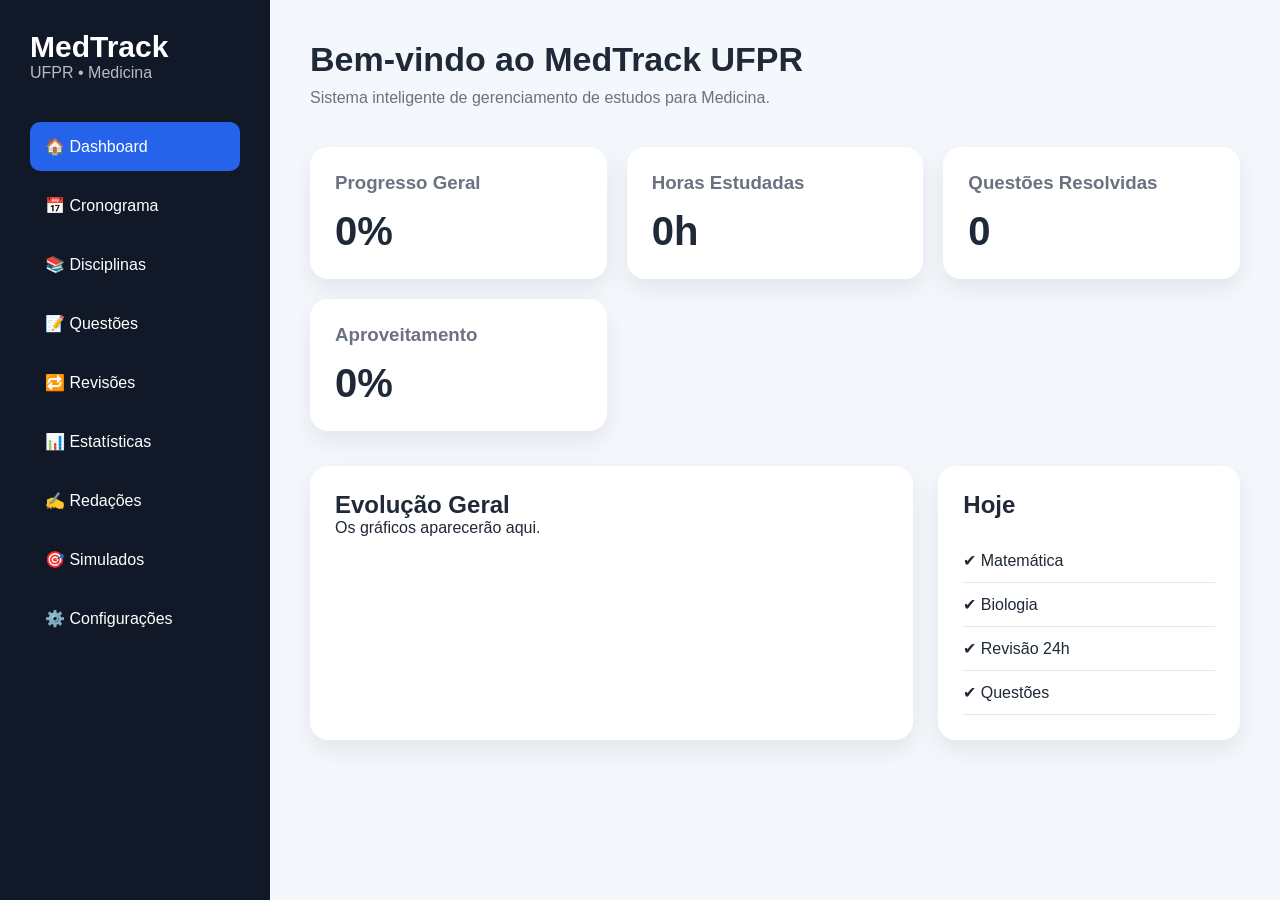
==== pages/dashboard.html @ ad6ab394 "feat: adiciona página dashboard" ====
<!
        <!DOCTYPE html>
<html lang="pt-BR">

<head>
    <meta charset="UTF-8">
    <meta name="viewport" content="width=device-width, initial-scale=1.0">

    <title>Dashboard | MedTrack UFPR</title>

    <link rel="stylesheet" href="../css/style.css">
</head>

<body>

<div class="container">

    <aside class="sidebar">

        <div class="logo">
            <h1>MedTrack</h1>
            <p>UFPR • Medicina</p>
        </div>

        <nav>

            <ul>

                <li class="active">🏠 Dashboard</li>

                <li>📅 Cronograma</li>

                <li>📚 Disciplinas</li>

                <li>📝 Questões</li>

                <li>🔁 Revisões</li>

                <li>📊 Estatísticas</li>

                <li>✍️ Redações</li>

                <li>🎯 Simulados</li>

                <li>⚙️ Configurações</li>

            </ul>

        </nav>

    </aside>

    <main class="content">

        <header>

            <h2>Bem-vindo ao MedTrack UFPR</h2>

            <p>Sistema inteligente de gerenciamento de estudos para Medicina.</p>

        </header>

        <section class="cards">

            <div class="card">
                <h3>Progresso Geral</h3>
                <h1>0%</h1>
            </div>

            <div class="card">
                <h3>Horas Estudadas</h3>
                <h1>0h</h1>
            </div>

            <div class="card">
                <h3>Questões Resolvidas</h3>
                <h1>0</h1>
            </div>

            <div class="card">
                <h3>Aproveitamento</h3>
                <h1>0%</h1>
            </div>

        </section>

        <section class="painel">

            <div class="grafico">

                <h2>Evolução Geral</h2>

                <p>Os gráficos aparecerão aqui.</p>

            </div>

            <div class="agenda">

                <h2>Hoje</h2>

                <ul>

                    <li>✔ Matemática</li>

                    <li>✔ Biologia</li>

                    <li>✔ Revisão 24h</li>

                    <li>✔ Questões</li>

                </ul>

            </div>

        </section>

    </main>

</div>

<script src="../js/app.js"></script>

</body>

</html>
---- css/style.css ----
/* =====================================================
   MedTrack UFPR
   Plataforma de Estudos para Medicina
   Autor: Projeto MedTrack
===================================================== */

/* Reset */

*{
    margin:0;
    padding:0;
    box-sizing:border-box;
}

/* Variáveis */

:root{

    --cor-primaria:#2563eb;
    --cor-secundaria:#1e40af;
    --cor-fundo:#f4f7fb;
    --cor-sidebar:#111827;
    --cor-card:#ffffff;
    --cor-texto:#1f2937;
    --cor-texto-claro:#6b7280;
    --cor-borda:#e5e7eb;

    --verde:#16a34a;
    --vermelho:#dc2626;
    --amarelo:#ca8a04;

    --sombra:0 10px 25px rgba(0,0,0,.08);

}

/* Corpo */

body{

    font-family:'Poppins',sans-serif;
    background:var(--cor-fundo);
    color:var(--cor-texto);

}

/* Layout */

.container{

    display:flex;
    min-height:100vh;

}

/* Sidebar */

.sidebar{

    width:270px;
    background:var(--cor-sidebar);
    color:white;
    padding:30px;

}

.logo{

    margin-bottom:40px;

}

.logo h1{

    font-size:30px;

}

.logo p{

    opacity:.7;

}

.sidebar ul{

    list-style:none;

}

.sidebar li{

    padding:15px;
    margin-bottom:10px;
    border-radius:10px;
    cursor:pointer;
    transition:.3s;

}

.sidebar li:hover{

    background:rgba(255,255,255,.08);

}

.sidebar .active{

    background:var(--cor-primaria);

}

/* Conteúdo */

.content{

    flex:1;
    padding:40px;

}

header h2{

    font-size:34px;

}

header p{

    margin-top:10px;
    color:var(--cor-texto-claro);

}

/* Cards */

.cards{

    display:grid;

    grid-template-columns:repeat(auto-fit,minmax(220px,1fr));

    gap:20px;

    margin-top:40px;

}

.card{

    background:var(--cor-card);

    border-radius:18px;

    padding:25px;

    box-shadow:var(--sombra);

    transition:.3s;

}

.card:hover{

    transform:translateY(-5px);

}

.card h3{

    color:var(--cor-texto-claro);

}

.card h1{

    margin-top:15px;

    font-size:40px;

}

/* Painel */

.painel{

    display:grid;

    grid-template-columns:2fr 1fr;

    gap:25px;

    margin-top:35px;

}

.grafico{

    background:white;

    border-radius:18px;

    padding:25px;

    box-shadow:var(--sombra);

}

.agenda{

    background:white;

    border-radius:18px;

    padding:25px;

    box-shadow:var(--sombra);

}

.agenda ul{

    margin-top:20px;

    list-style:none;

}

.agenda li{

    padding:12px 0;

    border-bottom:1px solid var(--cor-borda);

}

/* Rodapé */

footer{

    margin-top:40px;

    text-align:center;

    color:var(--cor-texto-claro);

}

/* Responsividade */

@media(max-width:900px){

.container{

flex-direction:column;

}

.sidebar{

width:100%;

}

.painel{

grid-template-columns:1fr;

}

  }
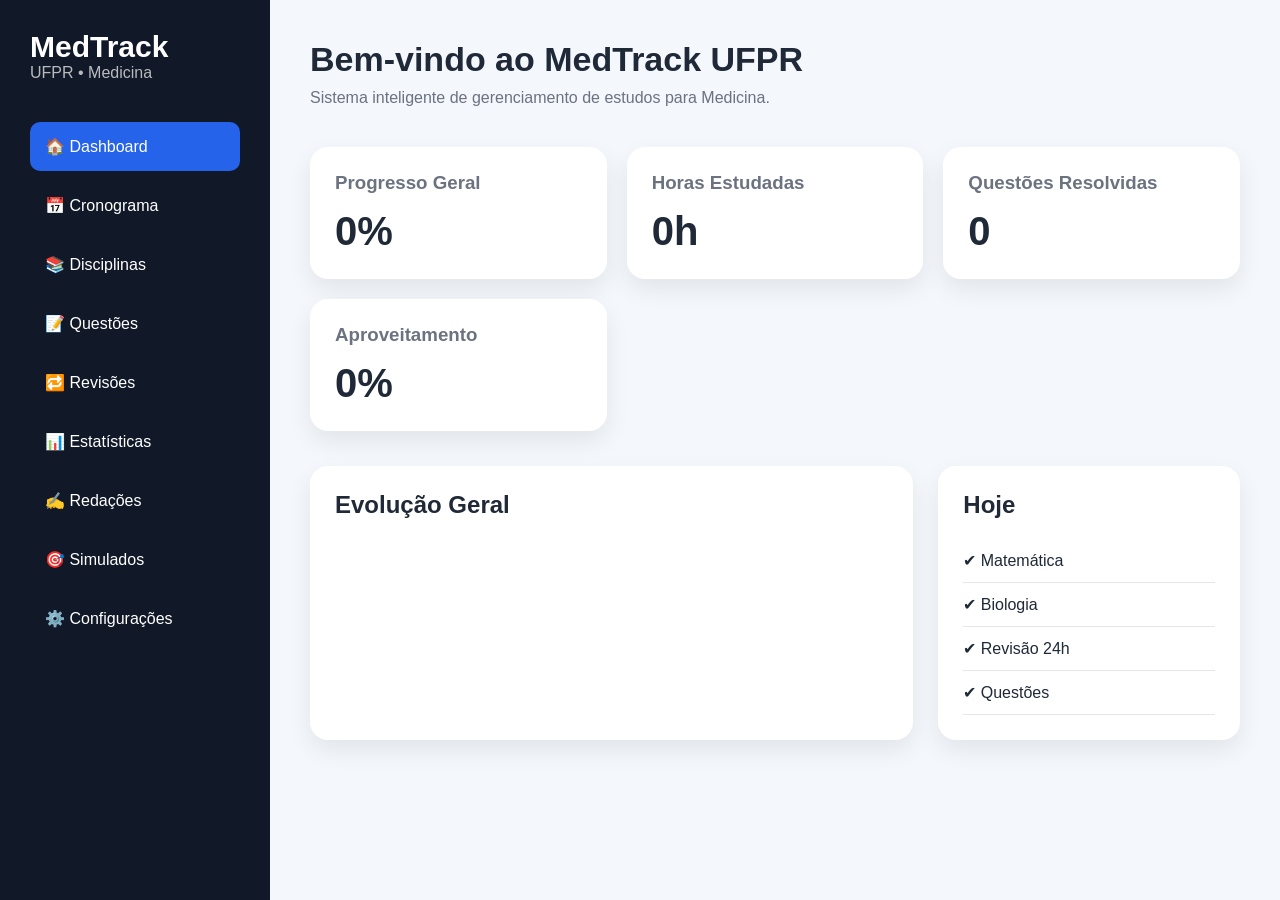
==== commit ee4055cb: "Update dashboard.html" ====
--- a/pages/dashboard.html
+++ b/pages/dashboard.html
@@ -88,9 +88,9 @@
 
             <div class="grafico">
 
-                <h2>Evolução Geral</h2>
+    <h2>Evolução Geral</h2>
 
-                <p>Os gráficos aparecerão aqui.</p>
+    <div id="progresso-disciplinas"></div>
 
             </div>
 
@@ -118,7 +118,8 @@
 
 </div>
 
-<script src="../js/app.js"></script>
+<script type="module" src="../js/dashboard.js"></script>
+        
 
 </body>
 
